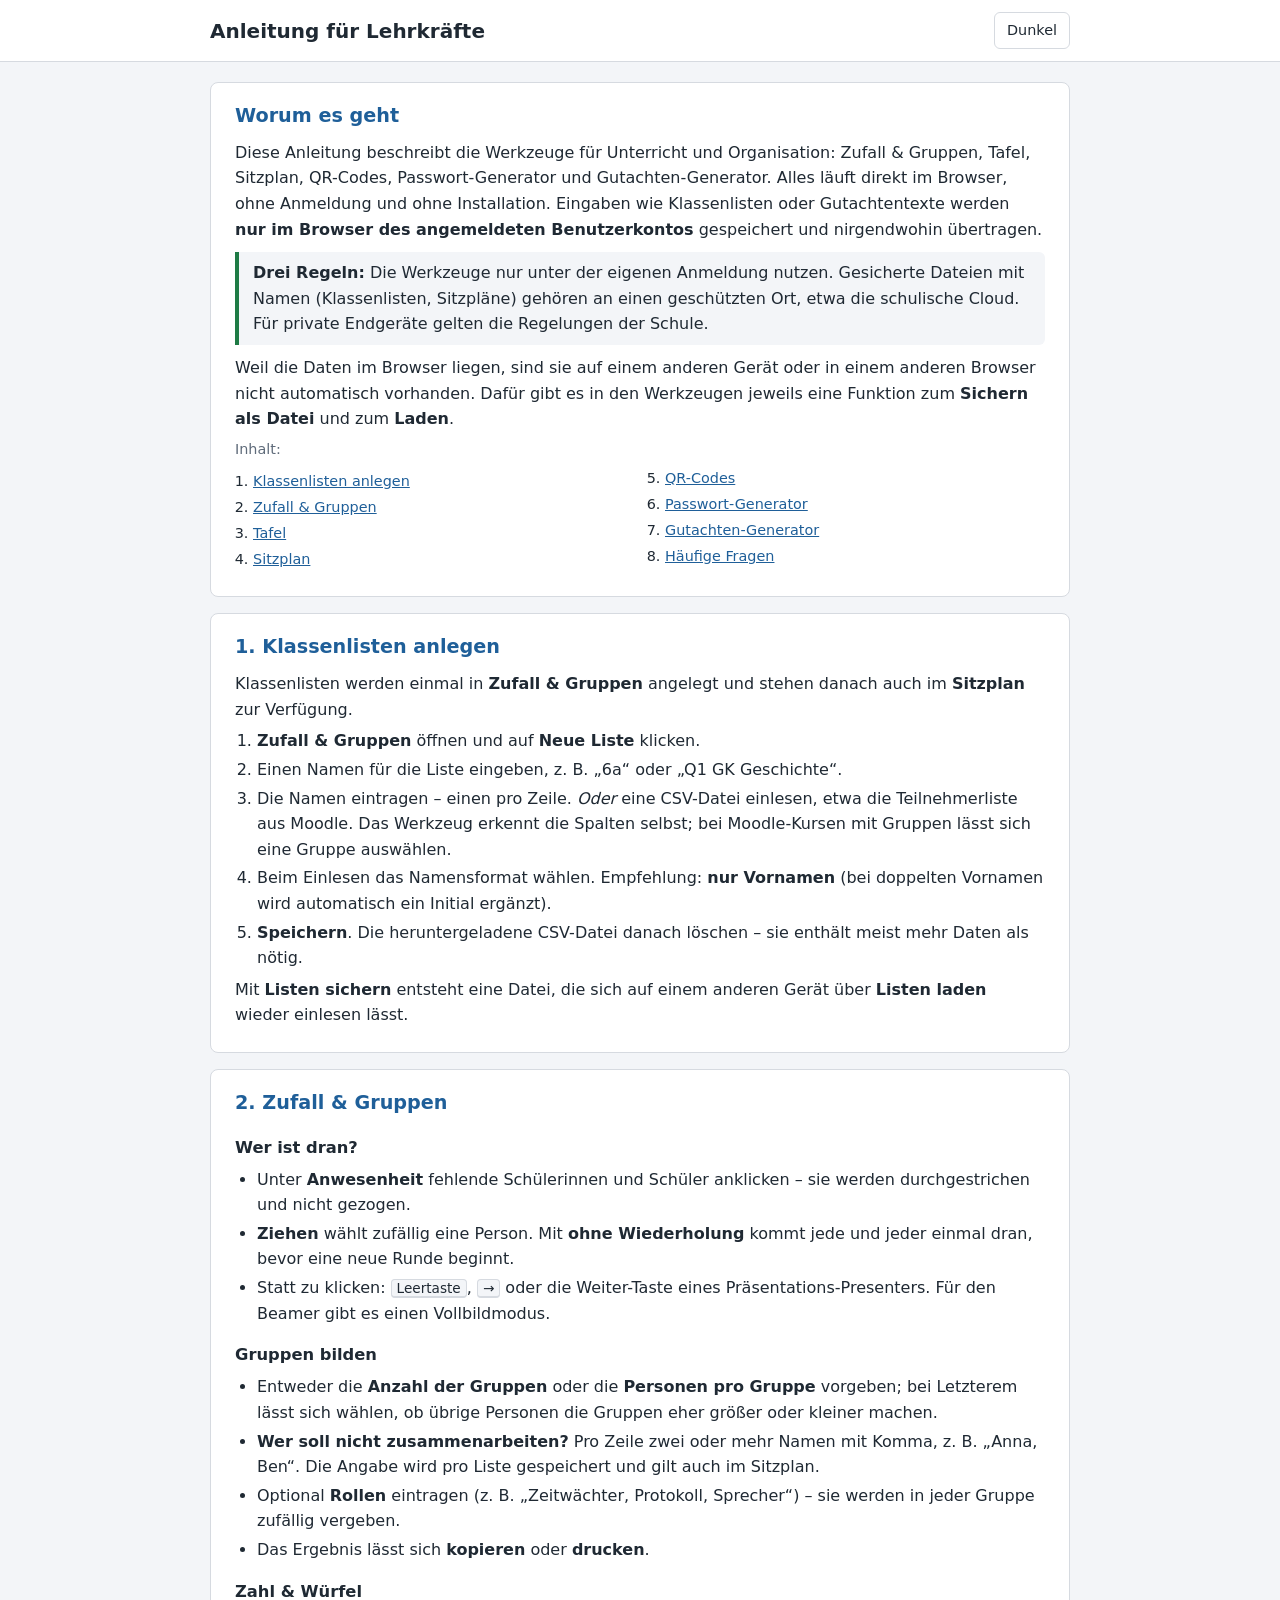
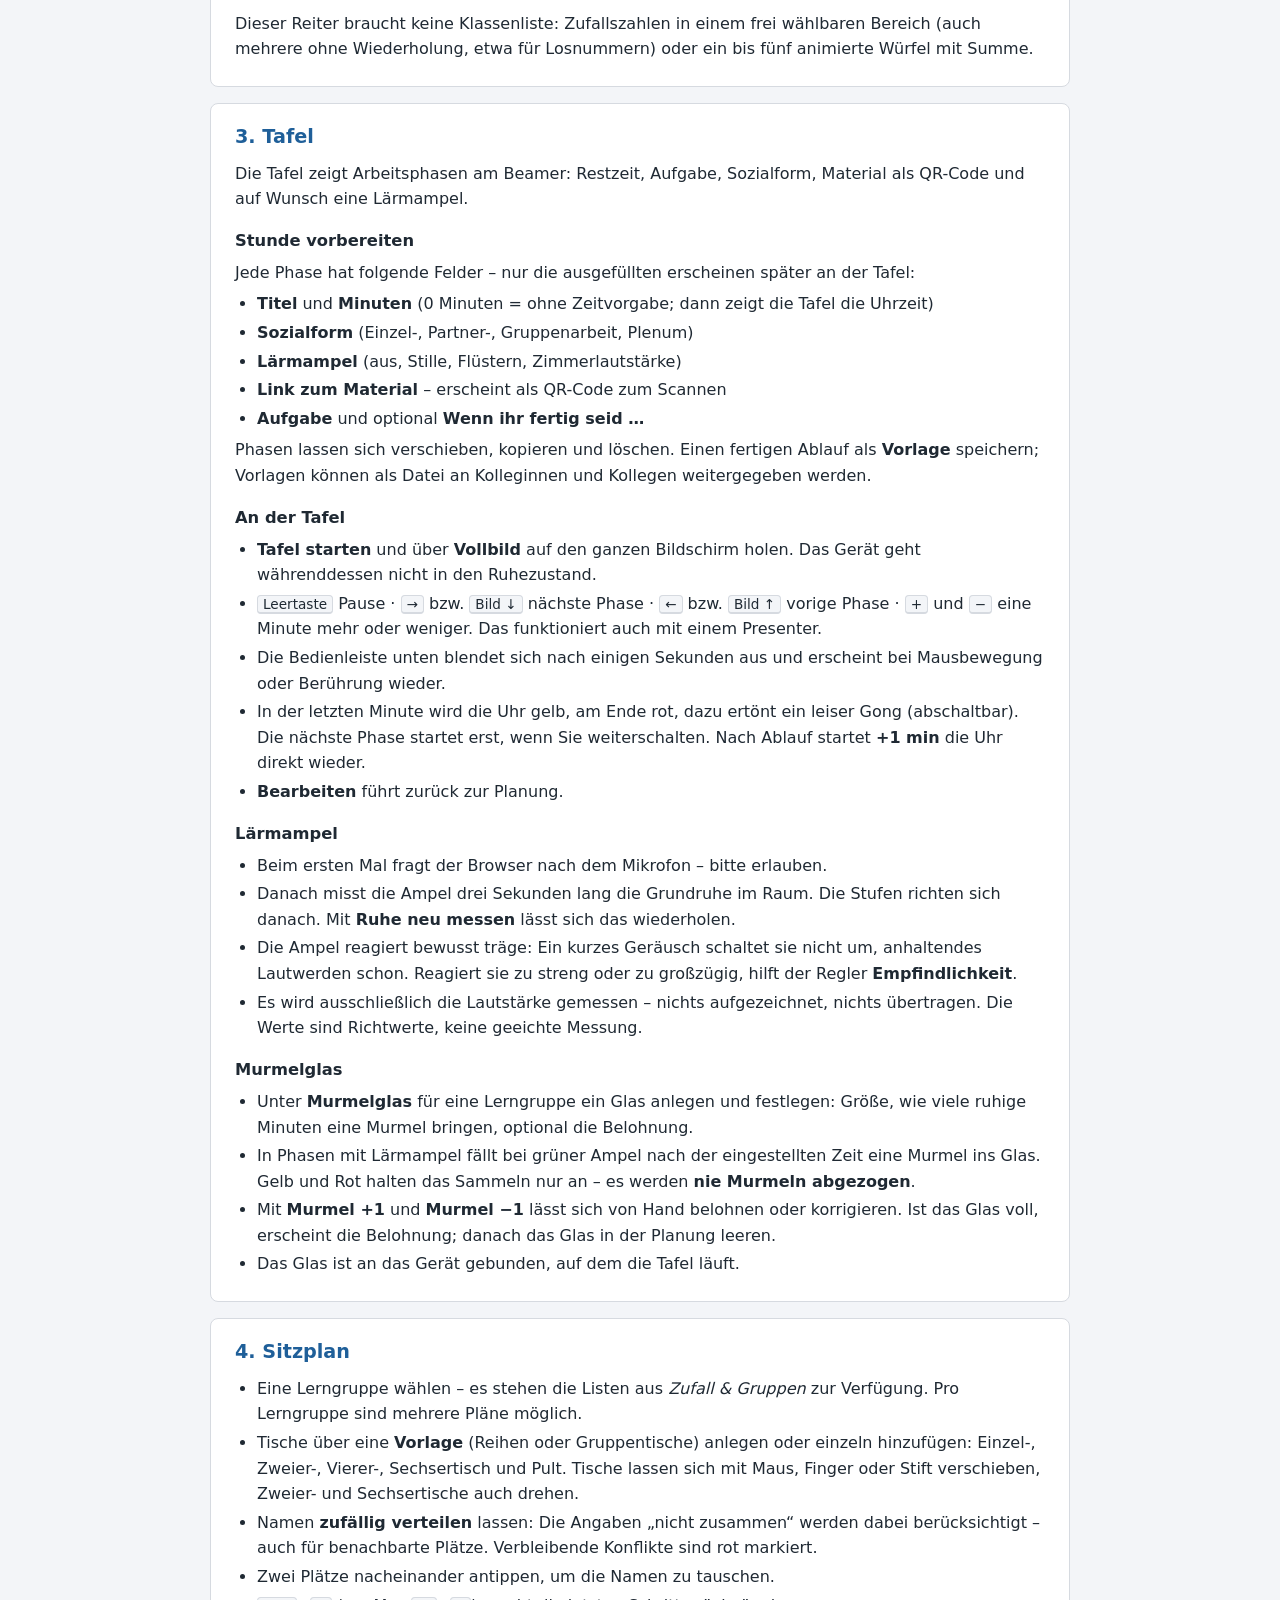
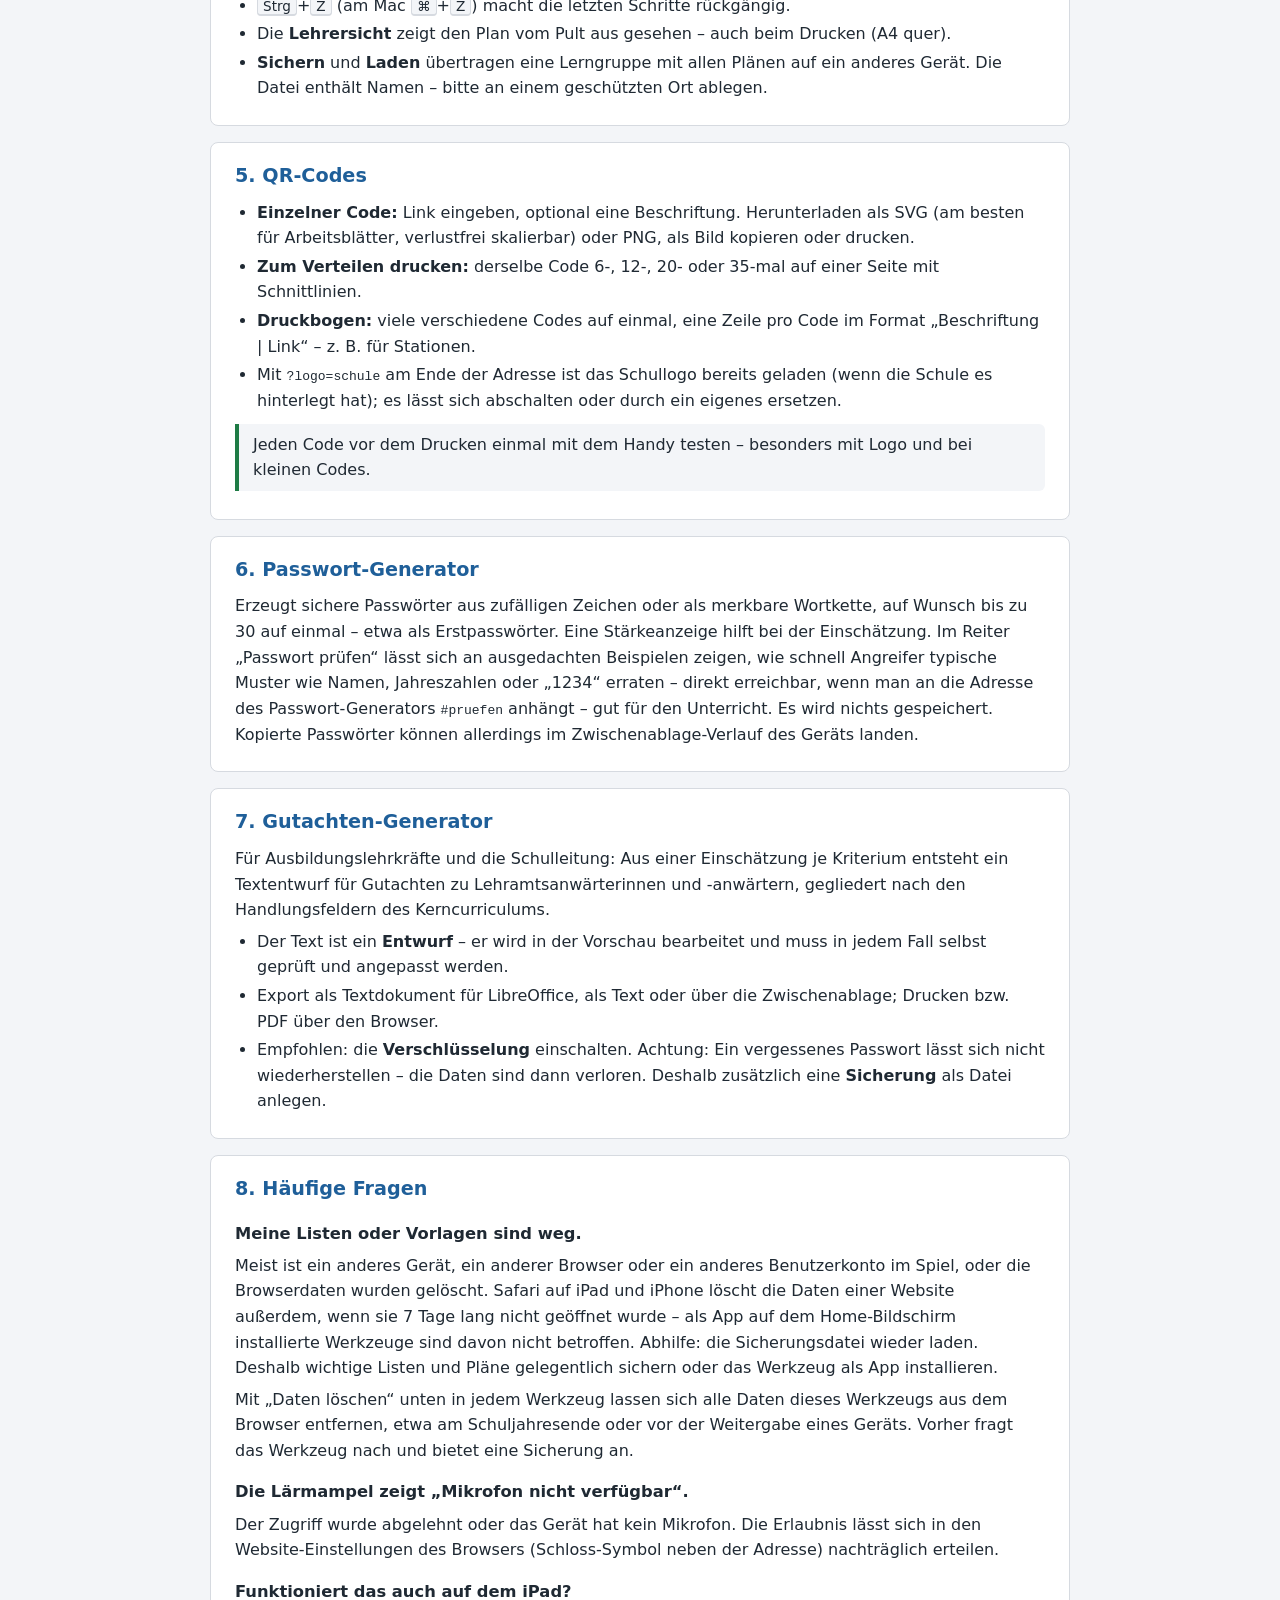
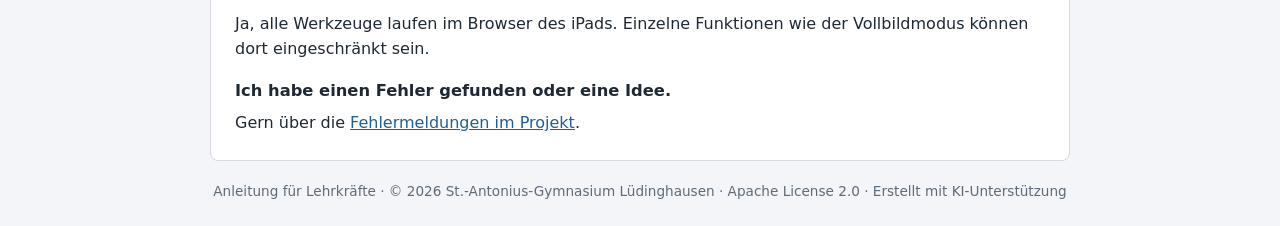
==== werkzeuge/anleitung/index.html @ 3028da2e "Erste Veröffentlichung der Browserwerkzeuge Vierzehn Werkzeuge für den Unterricht, die vollständig i" ====
<!DOCTYPE html>
<!-- SPDX-License-Identifier: Apache-2.0 · © 2026 St.-Antonius-Gymnasium Lüdinghausen -->
<html lang="de">
<head>
<meta charset="UTF-8">
<meta name="viewport" content="width=device-width, initial-scale=1.0">
<!-- eigenes Symbol, damit der Browser nicht /favicon.ico an der Wurzel der Website anfragt -->
<link rel="icon" href="data:image/svg+xml,%3Csvg xmlns='http://www.w3.org/2000/svg' viewBox='0 0 32 32'%3E%3Crect width='32' height='32' rx='7' fill='%231f5f99'/%3E%3Cpath d='M9 9h14M9 16h14M9 23h9' stroke='%23fff' stroke-width='3' stroke-linecap='round'/%3E%3C/svg%3E">
<meta name="robots" content="noindex">
<title>Anleitung für Lehrkräfte</title>
<style>
:root{--hinter:#f3f5f8;--flaeche:#fff;--text:#1f2933;--dezent:#5f6b7a;--rand:#d6dae0;--akzent:#1f5f99;--akzent-hell:#e8f0f8;--gruen:#1e7b45}
[data-design="dunkel"]{--hinter:#14181d;--flaeche:#1e242b;--text:#e6e9ed;--dezent:#9aa4b1;--rand:#343c46;--akzent:#5aa0e6;--akzent-hell:#243447;--gruen:#4fbf7f}
*{box-sizing:border-box}
body{margin:0;font-family:system-ui,-apple-system,"Segoe UI",Roboto,Arial,sans-serif;background:var(--hinter);color:var(--text);line-height:1.6}
header{background:var(--flaeche);border-bottom:1px solid var(--rand)}
.kopf{max-width:900px;margin:0 auto;padding:12px 20px;display:flex;gap:12px;align-items:center}
.kopf h1{font-size:1.25rem;margin:0;flex:1}
.kopf a{color:var(--akzent);text-decoration:none;font-size:.9rem}
button{font:inherit;font-size:.9rem;padding:6px 12px;border:1px solid var(--rand);background:var(--flaeche);color:var(--text);border-radius:6px;cursor:pointer}
main{max-width:900px;margin:20px auto;padding:0 20px}
section{background:var(--flaeche);border:1px solid var(--rand);border-radius:8px;padding:18px 24px;margin:0 0 16px}
h2{font-size:1.2rem;margin:0 0 8px;color:var(--akzent)}
h3{font-size:1.02rem;margin:16px 0 4px}
p{margin:6px 0}
ol,ul{margin:6px 0;padding-left:22px}
li{margin:3px 0}
a{color:var(--akzent)}
kbd{font-family:inherit;font-size:.85em;border:1px solid var(--rand);border-bottom-width:2px;border-radius:4px;padding:0 5px;background:var(--hinter)}
.inhalt{columns:2;column-gap:32px;padding-left:18px}
.hinweis{border-left:4px solid var(--gruen);background:var(--hinter);padding:8px 14px;margin:10px 0;border-radius:0 6px 6px 0}
.dezent{color:var(--dezent)}.klein{font-size:.9rem}
footer{max-width:900px;margin:0 auto 24px;padding:0 20px;color:var(--dezent);font-size:.85rem;text-align:center}
footer a{color:inherit}
@media (max-width:600px){.inhalt{columns:1}}
@media print{
  :root,[data-design="dunkel"]{--hinter:#fff;--flaeche:#fff;--text:#000;--dezent:#444;--rand:#bbb;--akzent:#1f5f99;--akzent-hell:#eef3f9;--gruen:#1e7b45}
  header button,.kopf a,footer{display:none}
  body{background:#fff;font-size:10.5pt}
  main{margin:0;max-width:none}
  section{border:none;padding:0;margin:0 0 12pt;break-inside:auto}
  h2{break-after:avoid}
  a{color:inherit;text-decoration:none}
}
</style>
</head>
<body>
<header>
  <div class="kopf">
    <h1>Anleitung für Lehrkräfte</h1>
    <a id="ruecklink" href="../" hidden>← Übersicht</a>
    <button type="button" id="btn-design">Dunkel</button>
  </div>
</header>

<main>
  <section>
    <h2>Worum es geht</h2>
    <p>Diese Anleitung beschreibt die Werkzeuge für Unterricht und Organisation: Zufall &amp; Gruppen, Tafel, Sitzplan, QR-Codes, Passwort-Generator und Gutachten-Generator. Alles läuft direkt im Browser, ohne Anmeldung und ohne Installation. Eingaben wie Klassenlisten oder Gutachtentexte werden <strong>nur im Browser des angemeldeten Benutzerkontos</strong> gespeichert und nirgendwohin übertragen.</p>
    <div class="hinweis">
      <strong>Drei Regeln:</strong> Die Werkzeuge nur unter der eigenen Anmeldung nutzen. Gesicherte Dateien mit Namen (Klassenlisten, Sitzpläne) gehören an einen geschützten Ort, etwa die schulische Cloud. Für private Endgeräte gelten die Regelungen der Schule.
    </div>
    <p>Weil die Daten im Browser liegen, sind sie auf einem anderen Gerät oder in einem anderen Browser nicht automatisch vorhanden. Dafür gibt es in den Werkzeugen jeweils eine Funktion zum <strong>Sichern als Datei</strong> und zum <strong>Laden</strong>.</p>
    <p class="klein dezent">Inhalt:</p>
    <ol class="inhalt klein">
      <li><a href="#listen">Klassenlisten anlegen</a></li>
      <li><a href="#zufall">Zufall &amp; Gruppen</a></li>
      <li><a href="#tafel">Tafel</a></li>
      <li><a href="#sitzplan">Sitzplan</a></li>
      <li><a href="#qr">QR-Codes</a></li>
      <li><a href="#passwort">Passwort-Generator</a></li>
      <li><a href="#gutachten">Gutachten-Generator</a></li>
      <li><a href="#fragen">Häufige Fragen</a></li>
    </ol>
  </section>

  <section id="listen">
    <h2>1. Klassenlisten anlegen</h2>
    <p>Klassenlisten werden einmal in <strong>Zufall &amp; Gruppen</strong> angelegt und stehen danach auch im <strong>Sitzplan</strong> zur Verfügung.</p>
    <ol>
      <li><strong>Zufall &amp; Gruppen</strong> öffnen und auf <strong>Neue Liste</strong> klicken.</li>
      <li>Einen Namen für die Liste eingeben, z. B. „6a“ oder „Q1 GK Geschichte“.</li>
      <li>Die Namen eintragen – einen pro Zeile. <em>Oder</em> eine CSV-Datei einlesen, etwa die Teilnehmerliste aus Moodle. Das Werkzeug erkennt die Spalten selbst; bei Moodle-Kursen mit Gruppen lässt sich eine Gruppe auswählen.</li>
      <li>Beim Einlesen das Namensformat wählen. Empfehlung: <strong>nur Vornamen</strong> (bei doppelten Vornamen wird automatisch ein Initial ergänzt).</li>
      <li><strong>Speichern</strong>. Die heruntergeladene CSV-Datei danach löschen – sie enthält meist mehr Daten als nötig.</li>
    </ol>
    <p>Mit <strong>Listen sichern</strong> entsteht eine Datei, die sich auf einem anderen Gerät über <strong>Listen laden</strong> wieder einlesen lässt.</p>
  </section>

  <section id="zufall">
    <h2>2. Zufall &amp; Gruppen</h2>
    <h3>Wer ist dran?</h3>
    <ul>
      <li>Unter <strong>Anwesenheit</strong> fehlende Schülerinnen und Schüler anklicken – sie werden durchgestrichen und nicht gezogen.</li>
      <li><strong>Ziehen</strong> wählt zufällig eine Person. Mit <strong>ohne Wiederholung</strong> kommt jede und jeder einmal dran, bevor eine neue Runde beginnt.</li>
      <li>Statt zu klicken: <kbd>Leertaste</kbd>, <kbd>→</kbd> oder die Weiter-Taste eines Präsentations-Presenters. Für den Beamer gibt es einen Vollbildmodus.</li>
    </ul>
    <h3>Gruppen bilden</h3>
    <ul>
      <li>Entweder die <strong>Anzahl der Gruppen</strong> oder die <strong>Personen pro Gruppe</strong> vorgeben; bei Letzterem lässt sich wählen, ob übrige Personen die Gruppen eher größer oder kleiner machen.</li>
      <li><strong>Wer soll nicht zusammenarbeiten?</strong> Pro Zeile zwei oder mehr Namen mit Komma, z. B. „Anna, Ben“. Die Angabe wird pro Liste gespeichert und gilt auch im Sitzplan.</li>
      <li>Optional <strong>Rollen</strong> eintragen (z. B. „Zeitwächter, Protokoll, Sprecher“) – sie werden in jeder Gruppe zufällig vergeben.</li>
      <li>Das Ergebnis lässt sich <strong>kopieren</strong> oder <strong>drucken</strong>.</li>
    </ul>
    <h3>Zahl &amp; Würfel</h3>
    <p>Dieser Reiter braucht keine Klassenliste: Zufallszahlen in einem frei wählbaren Bereich (auch mehrere ohne Wiederholung, etwa für Losnummern) oder ein bis fünf animierte Würfel mit Summe.</p>
  </section>

  <section id="tafel">
    <h2>3. Tafel</h2>
    <p>Die Tafel zeigt Arbeitsphasen am Beamer: Restzeit, Aufgabe, Sozialform, Material als QR-Code und auf Wunsch eine Lärmampel.</p>
    <h3>Stunde vorbereiten</h3>
    <p>Jede Phase hat folgende Felder – nur die ausgefüllten erscheinen später an der Tafel:</p>
    <ul>
      <li><strong>Titel</strong> und <strong>Minuten</strong> (0 Minuten = ohne Zeitvorgabe; dann zeigt die Tafel die Uhrzeit)</li>
      <li><strong>Sozialform</strong> (Einzel-, Partner-, Gruppenarbeit, Plenum)</li>
      <li><strong>Lärmampel</strong> (aus, Stille, Flüstern, Zimmerlautstärke)</li>
      <li><strong>Link zum Material</strong> – erscheint als QR-Code zum Scannen</li>
      <li><strong>Aufgabe</strong> und optional <strong>Wenn ihr fertig seid …</strong></li>
    </ul>
    <p>Phasen lassen sich verschieben, kopieren und löschen. Einen fertigen Ablauf als <strong>Vorlage</strong> speichern; Vorlagen können als Datei an Kolleginnen und Kollegen weitergegeben werden.</p>
    <h3>An der Tafel</h3>
    <ul>
      <li><strong>Tafel starten</strong> und über <strong>Vollbild</strong> auf den ganzen Bildschirm holen. Das Gerät geht währenddessen nicht in den Ruhezustand.</li>
      <li><kbd>Leertaste</kbd> Pause · <kbd>→</kbd> bzw. <kbd>Bild ↓</kbd> nächste Phase · <kbd>←</kbd> bzw. <kbd>Bild ↑</kbd> vorige Phase · <kbd>+</kbd> und <kbd>−</kbd> eine Minute mehr oder weniger. Das funktioniert auch mit einem Presenter.</li>
      <li>Die Bedienleiste unten blendet sich nach einigen Sekunden aus und erscheint bei Mausbewegung oder Berührung wieder.</li>
      <li>In der letzten Minute wird die Uhr gelb, am Ende rot, dazu ertönt ein leiser Gong (abschaltbar). Die nächste Phase startet erst, wenn Sie weiterschalten. Nach Ablauf startet <strong>+1 min</strong> die Uhr direkt wieder.</li>
      <li><strong>Bearbeiten</strong> führt zurück zur Planung.</li>
    </ul>
    <h3>Lärmampel</h3>
    <ul>
      <li>Beim ersten Mal fragt der Browser nach dem Mikrofon – bitte erlauben.</li>
      <li>Danach misst die Ampel drei Sekunden lang die Grundruhe im Raum. Die Stufen richten sich danach. Mit <strong>Ruhe neu messen</strong> lässt sich das wiederholen.</li>
      <li>Die Ampel reagiert bewusst träge: Ein kurzes Geräusch schaltet sie nicht um, anhaltendes Lautwerden schon. Reagiert sie zu streng oder zu großzügig, hilft der Regler <strong>Empfindlichkeit</strong>.</li>
      <li>Es wird ausschließlich die Lautstärke gemessen – nichts aufgezeichnet, nichts übertragen. Die Werte sind Richtwerte, keine geeichte Messung.</li>
    </ul>
    <h3>Murmelglas</h3>
    <ul>
      <li>Unter <strong>Murmelglas</strong> für eine Lerngruppe ein Glas anlegen und festlegen: Größe, wie viele ruhige Minuten eine Murmel bringen, optional die Belohnung.</li>
      <li>In Phasen mit Lärmampel fällt bei grüner Ampel nach der eingestellten Zeit eine Murmel ins Glas. Gelb und Rot halten das Sammeln nur an – es werden <strong>nie Murmeln abgezogen</strong>.</li>
      <li>Mit <strong>Murmel +1</strong> und <strong>Murmel −1</strong> lässt sich von Hand belohnen oder korrigieren. Ist das Glas voll, erscheint die Belohnung; danach das Glas in der Planung leeren.</li>
      <li>Das Glas ist an das Gerät gebunden, auf dem die Tafel läuft.</li>
    </ul>
  </section>

  <section id="sitzplan">
    <h2>4. Sitzplan</h2>
    <ul>
      <li>Eine Lerngruppe wählen – es stehen die Listen aus <em>Zufall &amp; Gruppen</em> zur Verfügung. Pro Lerngruppe sind mehrere Pläne möglich.</li>
      <li>Tische über eine <strong>Vorlage</strong> (Reihen oder Gruppentische) anlegen oder einzeln hinzufügen: Einzel-, Zweier-, Vierer-, Sechsertisch und Pult. Tische lassen sich mit Maus, Finger oder Stift verschieben, Zweier- und Sechsertische auch drehen.</li>
      <li>Namen <strong>zufällig verteilen</strong> lassen: Die Angaben „nicht zusammen“ werden dabei berücksichtigt – auch für benachbarte Plätze. Verbleibende Konflikte sind rot markiert.</li>
      <li>Zwei Plätze nacheinander antippen, um die Namen zu tauschen.</li>
      <li><kbd>Strg</kbd>+<kbd>Z</kbd> (am Mac <kbd>⌘</kbd>+<kbd>Z</kbd>) macht die letzten Schritte rückgängig.</li>
      <li>Die <strong>Lehrersicht</strong> zeigt den Plan vom Pult aus gesehen – auch beim Drucken (A4 quer).</li>
      <li><strong>Sichern</strong> und <strong>Laden</strong> übertragen eine Lerngruppe mit allen Plänen auf ein anderes Gerät. Die Datei enthält Namen – bitte an einem geschützten Ort ablegen.</li>
    </ul>
  </section>

  <section id="qr">
    <h2>5. QR-Codes</h2>
    <ul>
      <li><strong>Einzelner Code:</strong> Link eingeben, optional eine Beschriftung. Herunterladen als SVG (am besten für Arbeitsblätter, verlustfrei skalierbar) oder PNG, als Bild kopieren oder drucken.</li>
      <li><strong>Zum Verteilen drucken:</strong> derselbe Code 6-, 12-, 20- oder 35-mal auf einer Seite mit Schnittlinien.</li>
      <li><strong>Druckbogen:</strong> viele verschiedene Codes auf einmal, eine Zeile pro Code im Format „Beschriftung | Link“ – z. B. für Stationen.</li>
      <li>Mit <code>?logo=schule</code> am Ende der Adresse ist das Schullogo bereits geladen (wenn die Schule es hinterlegt hat); es lässt sich abschalten oder durch ein eigenes ersetzen.</li>
    </ul>
    <p class="hinweis">Jeden Code vor dem Drucken einmal mit dem Handy testen – besonders mit Logo und bei kleinen Codes.</p>
  </section>

  <section id="passwort">
    <h2>6. Passwort-Generator</h2>
    <p>Erzeugt sichere Passwörter aus zufälligen Zeichen oder als merkbare Wortkette, auf Wunsch bis zu 30 auf einmal – etwa als Erstpasswörter. Eine Stärkeanzeige hilft bei der Einschätzung. Im Reiter „Passwort prüfen“ lässt sich an ausgedachten Beispielen zeigen, wie schnell Angreifer typische Muster wie Namen, Jahreszahlen oder „1234“ erraten – direkt erreichbar, wenn man an die Adresse des Passwort-Generators <code>#pruefen</code> anhängt – gut für den Unterricht. Es wird nichts gespeichert. Kopierte Passwörter können allerdings im Zwischenablage-Verlauf des Geräts landen.</p>
  </section>

  <section id="gutachten">
    <h2>7. Gutachten-Generator</h2>
    <p>Für Ausbildungslehrkräfte und die Schulleitung: Aus einer Einschätzung je Kriterium entsteht ein Textentwurf für Gutachten zu Lehramtsanwärterinnen und -anwärtern, gegliedert nach den Handlungsfeldern des Kerncurriculums.</p>
    <ul>
      <li>Der Text ist ein <strong>Entwurf</strong> – er wird in der Vorschau bearbeitet und muss in jedem Fall selbst geprüft und angepasst werden.</li>
      <li>Export als Textdokument für LibreOffice, als Text oder über die Zwischenablage; Drucken bzw. PDF über den Browser.</li>
      <li>Empfohlen: die <strong>Verschlüsselung</strong> einschalten. Achtung: Ein vergessenes Passwort lässt sich nicht wiederherstellen – die Daten sind dann verloren. Deshalb zusätzlich eine <strong>Sicherung</strong> als Datei anlegen.</li>
    </ul>
  </section>

  <section id="fragen">
    <h2>8. Häufige Fragen</h2>
    <h3>Meine Listen oder Vorlagen sind weg.</h3>
    <p>Meist ist ein anderes Gerät, ein anderer Browser oder ein anderes Benutzerkonto im Spiel, oder die Browserdaten wurden gelöscht. Safari auf iPad und iPhone löscht die Daten einer Website außerdem, wenn sie 7 Tage lang nicht geöffnet wurde – als App auf dem Home-Bildschirm installierte Werkzeuge sind davon nicht betroffen. Abhilfe: die Sicherungsdatei wieder laden. Deshalb wichtige Listen und Pläne gelegentlich sichern oder das Werkzeug als App installieren.</p>
    <p>Mit „Daten löschen“ unten in jedem Werkzeug lassen sich alle Daten dieses Werkzeugs aus dem Browser entfernen, etwa am Schuljahresende oder vor der Weitergabe eines Geräts. Vorher fragt das Werkzeug nach und bietet eine Sicherung an.</p>
    <h3>Die Lärmampel zeigt „Mikrofon nicht verfügbar“.</h3>
    <p>Der Zugriff wurde abgelehnt oder das Gerät hat kein Mikrofon. Die Erlaubnis lässt sich in den Website-Einstellungen des Browsers (Schloss-Symbol neben der Adresse) nachträglich erteilen.</p>
    <h3>Funktioniert das auch auf dem iPad?</h3>
    <p>Ja, alle Werkzeuge laufen im Browser des iPads. Einzelne Funktionen wie der Vollbildmodus können dort eingeschränkt sein.</p>
    <h3>Ich habe einen Fehler gefunden oder eine Idee.</h3>
    <p>Gern über die <a href="https://github.com/Schulwerkzeuge/browserwerkzeuge/issues">Fehlermeldungen im Projekt</a>.</p>
  </section>
</main>

<footer>
  Anleitung für Lehrkräfte · © 2026 St.-Antonius-Gymnasium Lüdinghausen · Apache License 2.0 · Erstellt mit KI-Unterstützung<!-- rechtliches --><!-- /rechtliches -->
</footer>

<script>
"use strict";
(() => {
  const SCHLUESSEL = "browserwerkzeuge-theme";
  const knopf = document.getElementById("btn-design");
  const setze = design => {
    document.documentElement.dataset.design = design;
    knopf.textContent = design === "dunkel" ? "Hell" : "Dunkel";
  };
  let gespeichert = null;
  try { gespeichert = localStorage.getItem(SCHLUESSEL); } catch (e) { /* ohne Speicher */ }
  setze(gespeichert ? (gespeichert === "dark" ? "dunkel" : "hell") : (matchMedia("(prefers-color-scheme: dark)").matches ? "dunkel" : "hell"));
  knopf.addEventListener("click", () => {
    const neu = document.documentElement.dataset.design === "dunkel" ? "hell" : "dunkel";
    setze(neu);
    try { localStorage.setItem(SCHLUESSEL, neu === "dunkel" ? "dark" : "light"); } catch (e) { /* ohne Folgen */ }
  });
})();
</script>
<script>
/* Rücklink zur Übersicht – gleiche Logik wie in pwa.js (dort ändern und hierher übernehmen).
 * Eine Übersichtsseite meldet sich selbst an (siehe README); ohne Anmeldung wird der Link entfernt. */
(function () {
  "use strict";
  function ruecklink() {
    const link = document.getElementById("ruecklink");
    if (!link) return;
    if (matchMedia("(display-mode: standalone), (display-mode: fullscreen)").matches || navigator.standalone === true) { link.remove(); return; }
    const liste = new Map(), VOR = "browserwerkzeuge-uebersicht:";
    try {
      for (let i = 0; i < localStorage.length; i++) {
        const k = localStorage.key(i);
        if (!k || !k.startsWith(VOR)) continue;
        const pfad = k.slice(VOR.length), name = localStorage.getItem(k);
        if (/^\/(?:[\w.%-]+\/)*$/.test(pfad) && !/\.\.|%2e/i.test(pfad) && typeof name === "string" && name.trim() && name.length <= 40)
          liste.set(pfad, name.trim());
      }
    } catch (e) { /* ohne Speicher: kein Link */ }
    let ziel = "";
    const merk = "browserwerkzeuge-ruecklink:" + location.pathname;
    try {
      const herkunft = document.referrer ? new URL(document.referrer) : null;
      const pfad = herkunft && herkunft.origin === location.origin ? herkunft.pathname.replace(/index\.html?$/, "") : "";
      if (liste.has(pfad)) ziel = pfad;
      if (ziel) sessionStorage.setItem(merk, ziel);
      else { const s = sessionStorage.getItem(merk); if (s && liste.has(s)) ziel = s; }
    } catch (e) { /* ohne Referrer oder Sitzungsspeicher */ }
    if (!ziel) for (const pfad of liste.keys())
      if (location.pathname.startsWith(pfad) && pfad.length > ziel.length) ziel = pfad;
    if (!ziel) { link.remove(); return; }
    const name = liste.get(ziel), feld = link.querySelector("[data-ruecklink-name]");
    if (feld) feld.textContent = name; else link.textContent = "← " + name;   // Feld: nur der Name (Maus-/Tastaturtrainer)
    link.href = ziel;
    link.title = "Zurück zu " + name;
    link.hidden = false;
  }
  if (document.readyState === "loading") document.addEventListener("DOMContentLoaded", ruecklink);
  else ruecklink();
})();
</script>
</body>
</html>
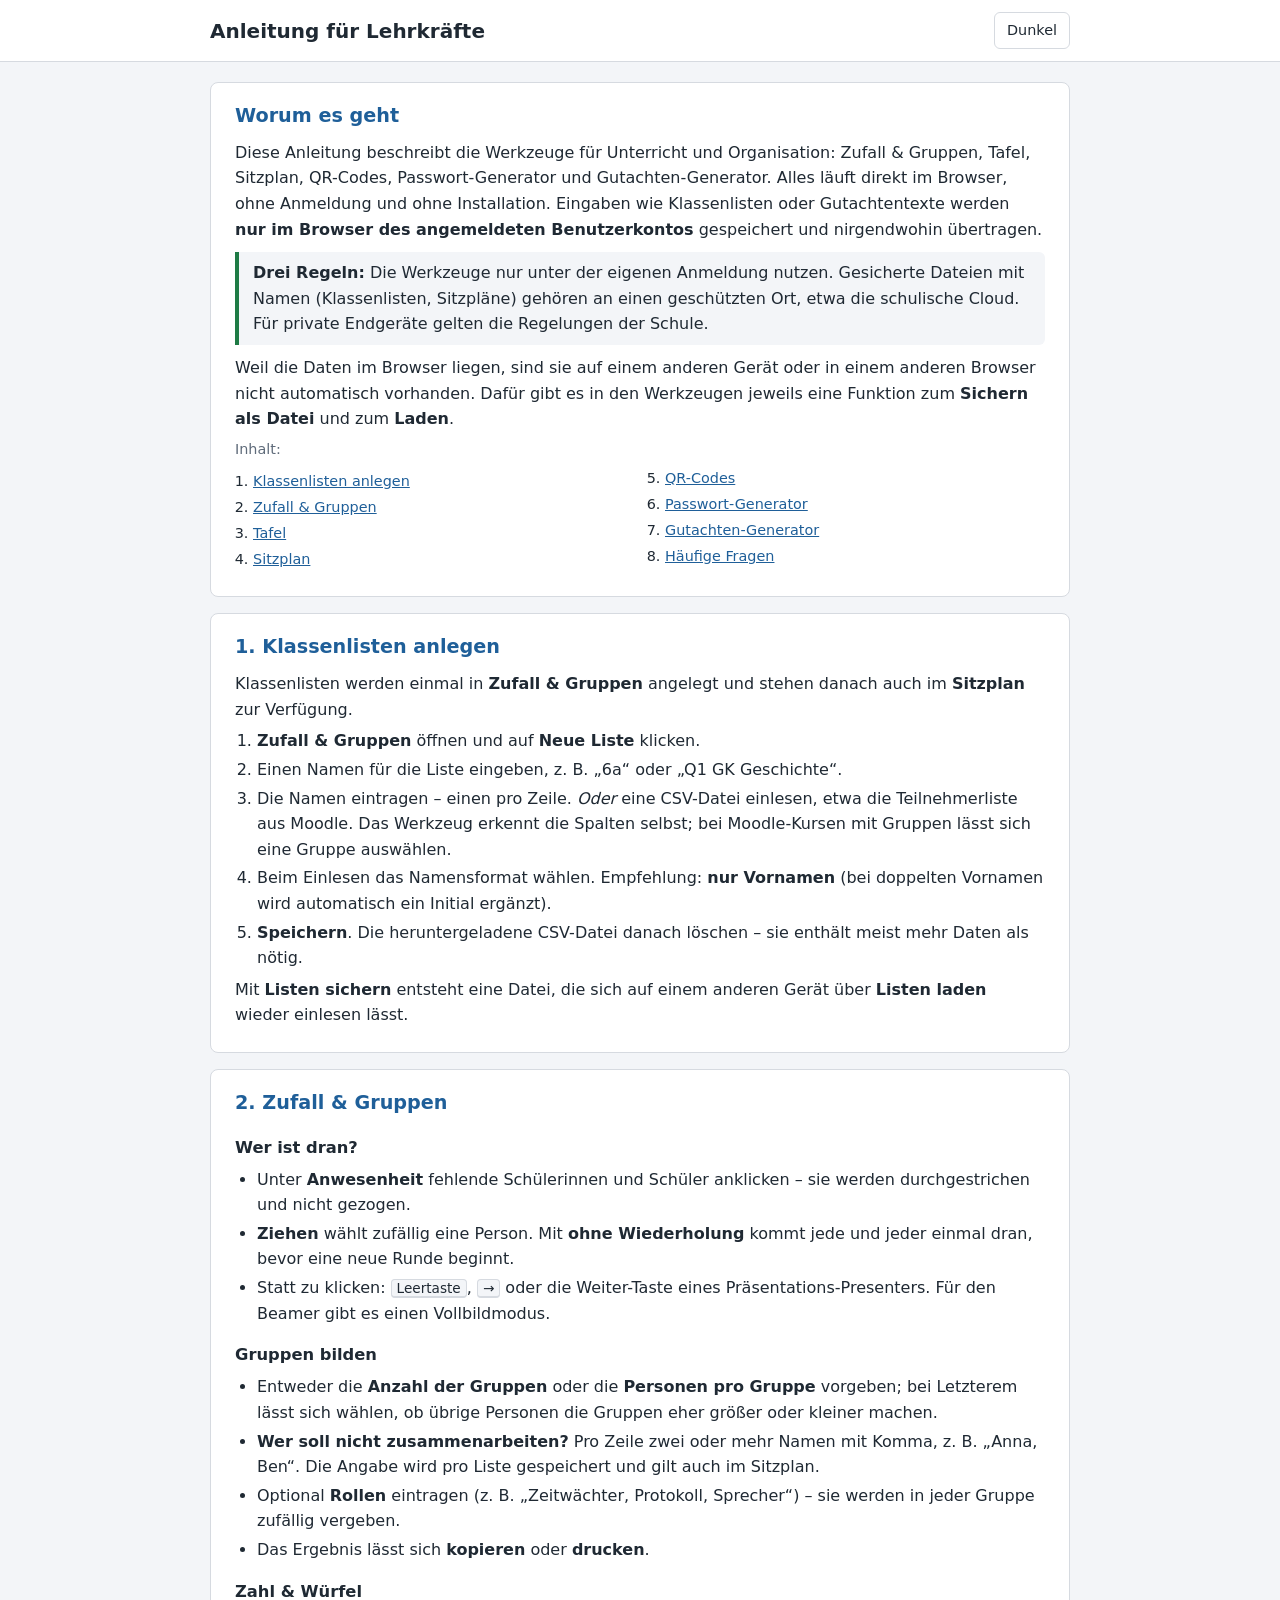
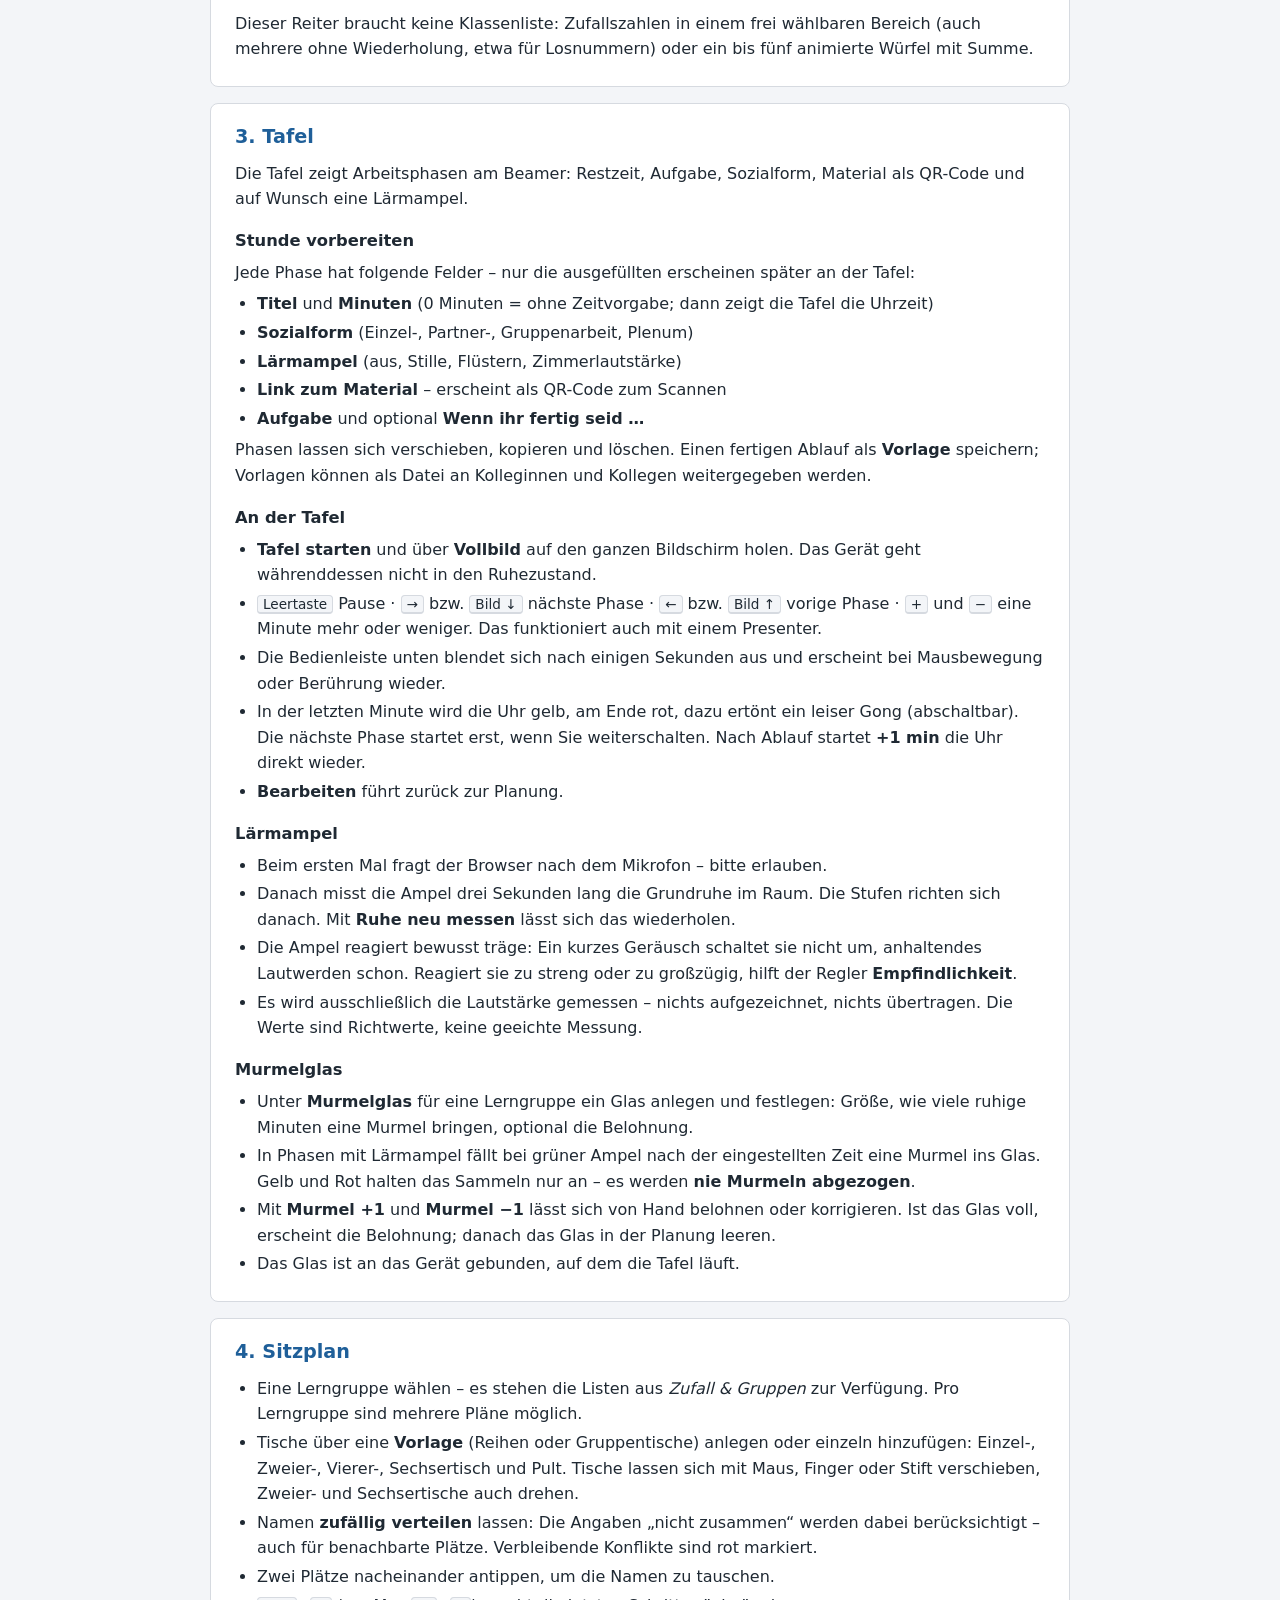
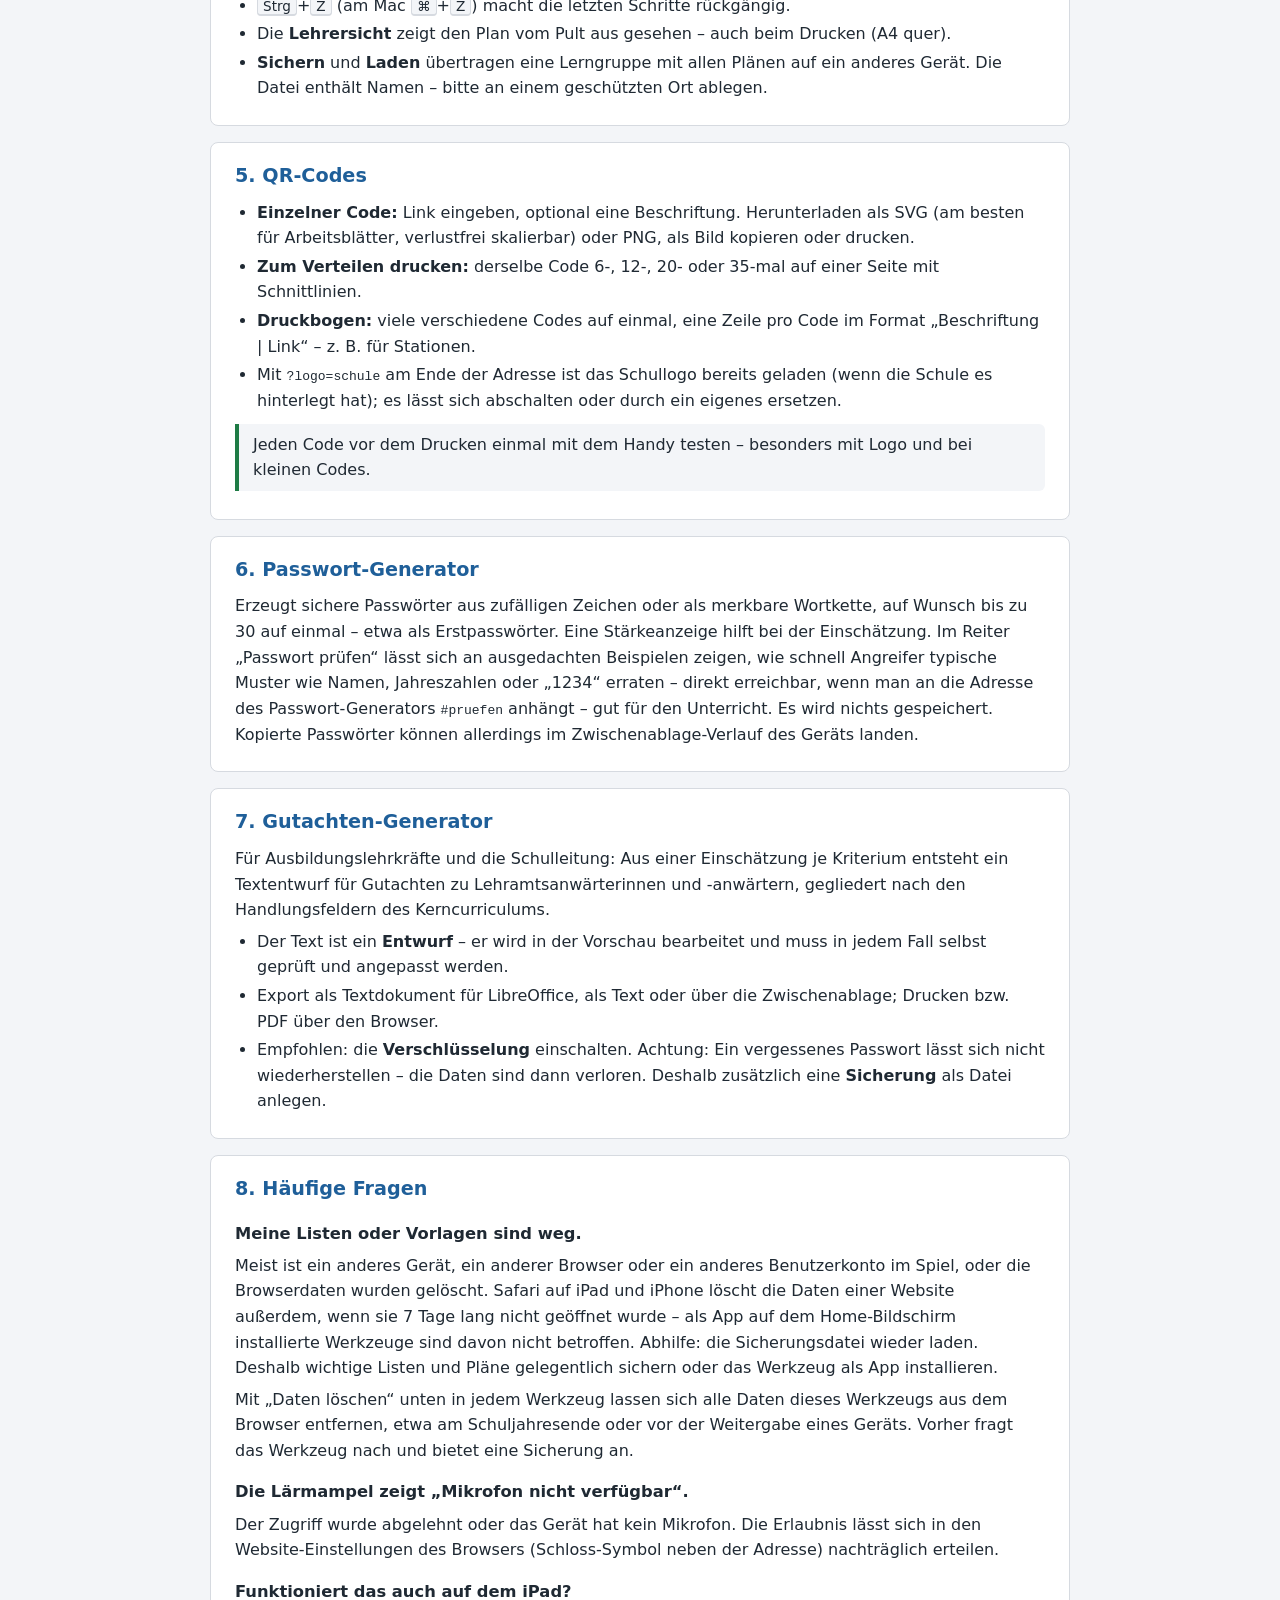
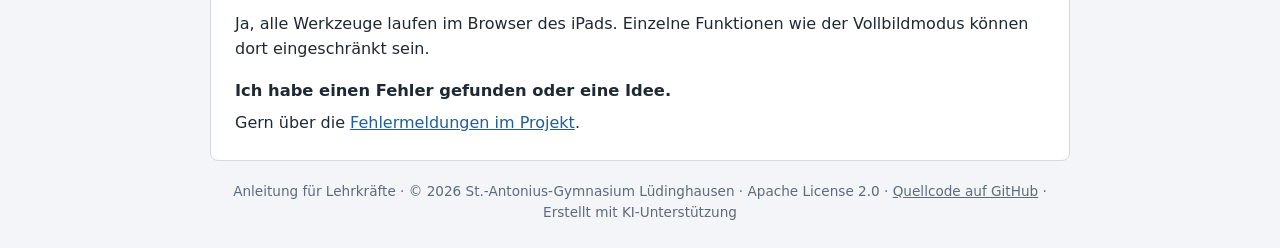
==== commit 137d2ef5: "Hinweis auf den Quellcode bei GitHub in allen Fußzeilen Jede Fußzeile verweist einheitlich auf githu" ====
--- a/werkzeuge/anleitung/index.html
+++ b/werkzeuge/anleitung/index.html
@@ -43,6 +43,7 @@
   a{color:inherit;text-decoration:none}
 }
 </style>
+<style id="quellcode-druck">@media print{a.quellcode::after{content:" (github.com/Schulwerkzeuge/browserwerkzeuge)"}}</style>
 </head>
 <body>
 <header>
@@ -197,7 +198,7 @@
 </main>
 
 <footer>
-  Anleitung für Lehrkräfte · © 2026 St.-Antonius-Gymnasium Lüdinghausen · Apache License 2.0 · Erstellt mit KI-Unterstützung<!-- rechtliches --><!-- /rechtliches -->
+  Anleitung für Lehrkräfte · © 2026 St.-Antonius-Gymnasium Lüdinghausen · Apache License 2.0 · <a class="quellcode" href="https://github.com/Schulwerkzeuge/browserwerkzeuge" target="_blank" rel="noopener">Quellcode auf GitHub</a> · Erstellt mit KI-Unterstützung<!-- rechtliches --><!-- /rechtliches -->
 </footer>
 
 <script>
